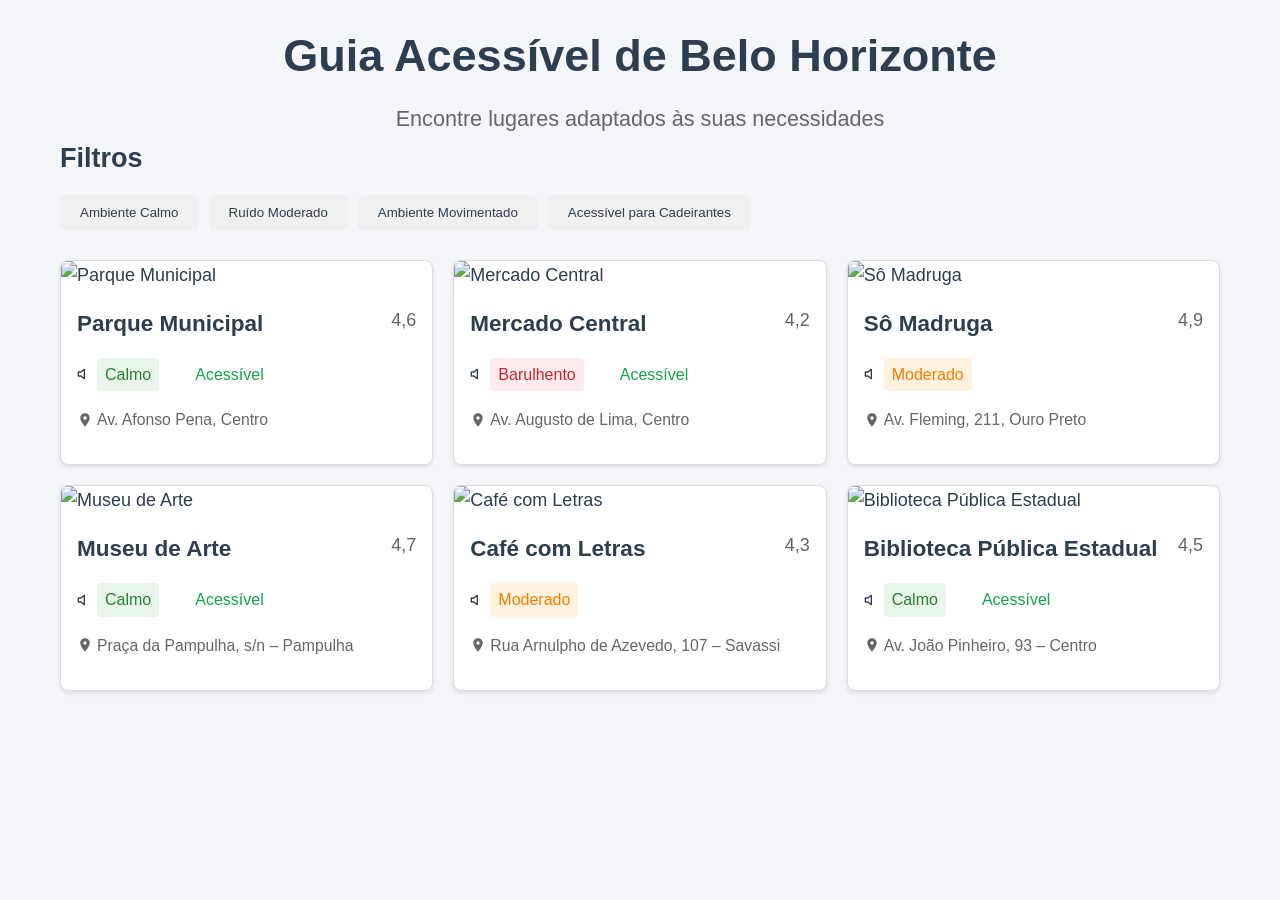
==== index.html @ 69278db8 "Auto-generated commit" ====
<!DOCTYPE html>
<html lang="en" data-beasties-container>
  <head><link rel="preconnect" href="https://fonts.gstatic.com" crossorigin>
    <title>My app</title>
    <meta charset="UTF-8">
    <base href="https://brayanvaladares.github.io/IncluiBH/">
    <style>@font-face{font-family:'Inter';font-style:italic;font-weight:100 900;font-display:swap;src:url(https://fonts.gstatic.com/s/inter/v19/UcCm3FwrK3iLTcvnUwkT9nA2.woff2) format('woff2');unicode-range:U+0460-052F, U+1C80-1C8A, U+20B4, U+2DE0-2DFF, U+A640-A69F, U+FE2E-FE2F;}@font-face{font-family:'Inter';font-style:italic;font-weight:100 900;font-display:swap;src:url(https://fonts.gstatic.com/s/inter/v19/UcCm3FwrK3iLTcvnUwAT9nA2.woff2) format('woff2');unicode-range:U+0301, U+0400-045F, U+0490-0491, U+04B0-04B1, U+2116;}@font-face{font-family:'Inter';font-style:italic;font-weight:100 900;font-display:swap;src:url(https://fonts.gstatic.com/s/inter/v19/UcCm3FwrK3iLTcvnUwgT9nA2.woff2) format('woff2');unicode-range:U+1F00-1FFF;}@font-face{font-family:'Inter';font-style:italic;font-weight:100 900;font-display:swap;src:url(https://fonts.gstatic.com/s/inter/v19/UcCm3FwrK3iLTcvnUwcT9nA2.woff2) format('woff2');unicode-range:U+0370-0377, U+037A-037F, U+0384-038A, U+038C, U+038E-03A1, U+03A3-03FF;}@font-face{font-family:'Inter';font-style:italic;font-weight:100 900;font-display:swap;src:url(https://fonts.gstatic.com/s/inter/v19/UcCm3FwrK3iLTcvnUwsT9nA2.woff2) format('woff2');unicode-range:U+0102-0103, U+0110-0111, U+0128-0129, U+0168-0169, U+01A0-01A1, U+01AF-01B0, U+0300-0301, U+0303-0304, U+0308-0309, U+0323, U+0329, U+1EA0-1EF9, U+20AB;}@font-face{font-family:'Inter';font-style:italic;font-weight:100 900;font-display:swap;src:url(https://fonts.gstatic.com/s/inter/v19/UcCm3FwrK3iLTcvnUwoT9nA2.woff2) format('woff2');unicode-range:U+0100-02BA, U+02BD-02C5, U+02C7-02CC, U+02CE-02D7, U+02DD-02FF, U+0304, U+0308, U+0329, U+1D00-1DBF, U+1E00-1E9F, U+1EF2-1EFF, U+2020, U+20A0-20AB, U+20AD-20C0, U+2113, U+2C60-2C7F, U+A720-A7FF;}@font-face{font-family:'Inter';font-style:italic;font-weight:100 900;font-display:swap;src:url(https://fonts.gstatic.com/s/inter/v19/UcCm3FwrK3iLTcvnUwQT9g.woff2) format('woff2');unicode-range:U+0000-00FF, U+0131, U+0152-0153, U+02BB-02BC, U+02C6, U+02DA, U+02DC, U+0304, U+0308, U+0329, U+2000-206F, U+20AC, U+2122, U+2191, U+2193, U+2212, U+2215, U+FEFF, U+FFFD;}@font-face{font-family:'Inter';font-style:normal;font-weight:100 900;font-display:swap;src:url(https://fonts.gstatic.com/s/inter/v19/UcCo3FwrK3iLTcvvYwYL8g.woff2) format('woff2');unicode-range:U+0460-052F, U+1C80-1C8A, U+20B4, U+2DE0-2DFF, U+A640-A69F, U+FE2E-FE2F;}@font-face{font-family:'Inter';font-style:normal;font-weight:100 900;font-display:swap;src:url(https://fonts.gstatic.com/s/inter/v19/UcCo3FwrK3iLTcvmYwYL8g.woff2) format('woff2');unicode-range:U+0301, U+0400-045F, U+0490-0491, U+04B0-04B1, U+2116;}@font-face{font-family:'Inter';font-style:normal;font-weight:100 900;font-display:swap;src:url(https://fonts.gstatic.com/s/inter/v19/UcCo3FwrK3iLTcvuYwYL8g.woff2) format('woff2');unicode-range:U+1F00-1FFF;}@font-face{font-family:'Inter';font-style:normal;font-weight:100 900;font-display:swap;src:url(https://fonts.gstatic.com/s/inter/v19/UcCo3FwrK3iLTcvhYwYL8g.woff2) format('woff2');unicode-range:U+0370-0377, U+037A-037F, U+0384-038A, U+038C, U+038E-03A1, U+03A3-03FF;}@font-face{font-family:'Inter';font-style:normal;font-weight:100 900;font-display:swap;src:url(https://fonts.gstatic.com/s/inter/v19/UcCo3FwrK3iLTcvtYwYL8g.woff2) format('woff2');unicode-range:U+0102-0103, U+0110-0111, U+0128-0129, U+0168-0169, U+01A0-01A1, U+01AF-01B0, U+0300-0301, U+0303-0304, U+0308-0309, U+0323, U+0329, U+1EA0-1EF9, U+20AB;}@font-face{font-family:'Inter';font-style:normal;font-weight:100 900;font-display:swap;src:url(https://fonts.gstatic.com/s/inter/v19/UcCo3FwrK3iLTcvsYwYL8g.woff2) format('woff2');unicode-range:U+0100-02BA, U+02BD-02C5, U+02C7-02CC, U+02CE-02D7, U+02DD-02FF, U+0304, U+0308, U+0329, U+1D00-1DBF, U+1E00-1E9F, U+1EF2-1EFF, U+2020, U+20A0-20AB, U+20AD-20C0, U+2113, U+2C60-2C7F, U+A720-A7FF;}@font-face{font-family:'Inter';font-style:normal;font-weight:100 900;font-display:swap;src:url(https://fonts.gstatic.com/s/inter/v19/UcCo3FwrK3iLTcviYwY.woff2) format('woff2');unicode-range:U+0000-00FF, U+0131, U+0152-0153, U+02BB-02BC, U+02C6, U+02DA, U+02DC, U+0304, U+0308, U+0329, U+2000-206F, U+20AC, U+2122, U+2191, U+2193, U+2212, U+2215, U+FEFF, U+FFFD;}@font-face{font-family:'Inter Tight';font-style:italic;font-weight:100 900;font-display:swap;src:url(https://fonts.gstatic.com/s/intertight/v8/NGSyv5HMAFg6IuGlBNMjxLsCwadkRFe9.woff2) format('woff2');unicode-range:U+0460-052F, U+1C80-1C8A, U+20B4, U+2DE0-2DFF, U+A640-A69F, U+FE2E-FE2F;}@font-face{font-family:'Inter Tight';font-style:italic;font-weight:100 900;font-display:swap;src:url(https://fonts.gstatic.com/s/intertight/v8/NGSyv5HMAFg6IuGlBNMjxLsCwa5kRFe9.woff2) format('woff2');unicode-range:U+0301, U+0400-045F, U+0490-0491, U+04B0-04B1, U+2116;}@font-face{font-family:'Inter Tight';font-style:italic;font-weight:100 900;font-display:swap;src:url(https://fonts.gstatic.com/s/intertight/v8/NGSyv5HMAFg6IuGlBNMjxLsCwaZkRFe9.woff2) format('woff2');unicode-range:U+1F00-1FFF;}@font-face{font-family:'Inter Tight';font-style:italic;font-weight:100 900;font-display:swap;src:url(https://fonts.gstatic.com/s/intertight/v8/NGSyv5HMAFg6IuGlBNMjxLsCwalkRFe9.woff2) format('woff2');unicode-range:U+0370-0377, U+037A-037F, U+0384-038A, U+038C, U+038E-03A1, U+03A3-03FF;}@font-face{font-family:'Inter Tight';font-style:italic;font-weight:100 900;font-display:swap;src:url(https://fonts.gstatic.com/s/intertight/v8/NGSyv5HMAFg6IuGlBNMjxLsCwaVkRFe9.woff2) format('woff2');unicode-range:U+0102-0103, U+0110-0111, U+0128-0129, U+0168-0169, U+01A0-01A1, U+01AF-01B0, U+0300-0301, U+0303-0304, U+0308-0309, U+0323, U+0329, U+1EA0-1EF9, U+20AB;}@font-face{font-family:'Inter Tight';font-style:italic;font-weight:100 900;font-display:swap;src:url(https://fonts.gstatic.com/s/intertight/v8/NGSyv5HMAFg6IuGlBNMjxLsCwaRkRFe9.woff2) format('woff2');unicode-range:U+0100-02BA, U+02BD-02C5, U+02C7-02CC, U+02CE-02D7, U+02DD-02FF, U+0304, U+0308, U+0329, U+1D00-1DBF, U+1E00-1E9F, U+1EF2-1EFF, U+2020, U+20A0-20AB, U+20AD-20C0, U+2113, U+2C60-2C7F, U+A720-A7FF;}@font-face{font-family:'Inter Tight';font-style:italic;font-weight:100 900;font-display:swap;src:url(https://fonts.gstatic.com/s/intertight/v8/NGSyv5HMAFg6IuGlBNMjxLsCwapkRA.woff2) format('woff2');unicode-range:U+0000-00FF, U+0131, U+0152-0153, U+02BB-02BC, U+02C6, U+02DA, U+02DC, U+0304, U+0308, U+0329, U+2000-206F, U+20AC, U+2122, U+2191, U+2193, U+2212, U+2215, U+FEFF, U+FFFD;}@font-face{font-family:'Inter Tight';font-style:normal;font-weight:100 900;font-display:swap;src:url(https://fonts.gstatic.com/s/intertight/v8/NGSwv5HMAFg6IuGlBNMjxLsK8ah8QA.woff2) format('woff2');unicode-range:U+0460-052F, U+1C80-1C8A, U+20B4, U+2DE0-2DFF, U+A640-A69F, U+FE2E-FE2F;}@font-face{font-family:'Inter Tight';font-style:normal;font-weight:100 900;font-display:swap;src:url(https://fonts.gstatic.com/s/intertight/v8/NGSwv5HMAFg6IuGlBNMjxLsD8ah8QA.woff2) format('woff2');unicode-range:U+0301, U+0400-045F, U+0490-0491, U+04B0-04B1, U+2116;}@font-face{font-family:'Inter Tight';font-style:normal;font-weight:100 900;font-display:swap;src:url(https://fonts.gstatic.com/s/intertight/v8/NGSwv5HMAFg6IuGlBNMjxLsL8ah8QA.woff2) format('woff2');unicode-range:U+1F00-1FFF;}@font-face{font-family:'Inter Tight';font-style:normal;font-weight:100 900;font-display:swap;src:url(https://fonts.gstatic.com/s/intertight/v8/NGSwv5HMAFg6IuGlBNMjxLsE8ah8QA.woff2) format('woff2');unicode-range:U+0370-0377, U+037A-037F, U+0384-038A, U+038C, U+038E-03A1, U+03A3-03FF;}@font-face{font-family:'Inter Tight';font-style:normal;font-weight:100 900;font-display:swap;src:url(https://fonts.gstatic.com/s/intertight/v8/NGSwv5HMAFg6IuGlBNMjxLsI8ah8QA.woff2) format('woff2');unicode-range:U+0102-0103, U+0110-0111, U+0128-0129, U+0168-0169, U+01A0-01A1, U+01AF-01B0, U+0300-0301, U+0303-0304, U+0308-0309, U+0323, U+0329, U+1EA0-1EF9, U+20AB;}@font-face{font-family:'Inter Tight';font-style:normal;font-weight:100 900;font-display:swap;src:url(https://fonts.gstatic.com/s/intertight/v8/NGSwv5HMAFg6IuGlBNMjxLsJ8ah8QA.woff2) format('woff2');unicode-range:U+0100-02BA, U+02BD-02C5, U+02C7-02CC, U+02CE-02D7, U+02DD-02FF, U+0304, U+0308, U+0329, U+1D00-1DBF, U+1E00-1E9F, U+1EF2-1EFF, U+2020, U+20A0-20AB, U+20AD-20C0, U+2113, U+2C60-2C7F, U+A720-A7FF;}@font-face{font-family:'Inter Tight';font-style:normal;font-weight:100 900;font-display:swap;src:url(https://fonts.gstatic.com/s/intertight/v8/NGSwv5HMAFg6IuGlBNMjxLsH8ag.woff2) format('woff2');unicode-range:U+0000-00FF, U+0131, U+0152-0153, U+02BB-02BC, U+02C6, U+02DA, U+02DC, U+0304, U+0308, U+0329, U+2000-206F, U+20AC, U+2122, U+2191, U+2193, U+2212, U+2215, U+FEFF, U+FFFD;}@font-face{font-family:'Lato';font-style:italic;font-weight:100;font-display:swap;src:url(https://fonts.gstatic.com/s/lato/v24/S6u-w4BMUTPHjxsIPx-mPCLQ7A.woff2) format('woff2');unicode-range:U+0100-02BA, U+02BD-02C5, U+02C7-02CC, U+02CE-02D7, U+02DD-02FF, U+0304, U+0308, U+0329, U+1D00-1DBF, U+1E00-1E9F, U+1EF2-1EFF, U+2020, U+20A0-20AB, U+20AD-20C0, U+2113, U+2C60-2C7F, U+A720-A7FF;}@font-face{font-family:'Lato';font-style:italic;font-weight:100;font-display:swap;src:url(https://fonts.gstatic.com/s/lato/v24/S6u-w4BMUTPHjxsIPx-oPCI.woff2) format('woff2');unicode-range:U+0000-00FF, U+0131, U+0152-0153, U+02BB-02BC, U+02C6, U+02DA, U+02DC, U+0304, U+0308, U+0329, U+2000-206F, U+20AC, U+2122, U+2191, U+2193, U+2212, U+2215, U+FEFF, U+FFFD;}@font-face{font-family:'Lato';font-style:italic;font-weight:300;font-display:swap;src:url(https://fonts.gstatic.com/s/lato/v24/S6u_w4BMUTPHjxsI9w2_FQft1dw.woff2) format('woff2');unicode-range:U+0100-02BA, U+02BD-02C5, U+02C7-02CC, U+02CE-02D7, U+02DD-02FF, U+0304, U+0308, U+0329, U+1D00-1DBF, U+1E00-1E9F, U+1EF2-1EFF, U+2020, U+20A0-20AB, U+20AD-20C0, U+2113, U+2C60-2C7F, U+A720-A7FF;}@font-face{font-family:'Lato';font-style:italic;font-weight:300;font-display:swap;src:url(https://fonts.gstatic.com/s/lato/v24/S6u_w4BMUTPHjxsI9w2_Gwft.woff2) format('woff2');unicode-range:U+0000-00FF, U+0131, U+0152-0153, U+02BB-02BC, U+02C6, U+02DA, U+02DC, U+0304, U+0308, U+0329, U+2000-206F, U+20AC, U+2122, U+2191, U+2193, U+2212, U+2215, U+FEFF, U+FFFD;}@font-face{font-family:'Lato';font-style:italic;font-weight:400;font-display:swap;src:url(https://fonts.gstatic.com/s/lato/v24/S6u8w4BMUTPHjxsAUi-qJCY.woff2) format('woff2');unicode-range:U+0100-02BA, U+02BD-02C5, U+02C7-02CC, U+02CE-02D7, U+02DD-02FF, U+0304, U+0308, U+0329, U+1D00-1DBF, U+1E00-1E9F, U+1EF2-1EFF, U+2020, U+20A0-20AB, U+20AD-20C0, U+2113, U+2C60-2C7F, U+A720-A7FF;}@font-face{font-family:'Lato';font-style:italic;font-weight:400;font-display:swap;src:url(https://fonts.gstatic.com/s/lato/v24/S6u8w4BMUTPHjxsAXC-q.woff2) format('woff2');unicode-range:U+0000-00FF, U+0131, U+0152-0153, U+02BB-02BC, U+02C6, U+02DA, U+02DC, U+0304, U+0308, U+0329, U+2000-206F, U+20AC, U+2122, U+2191, U+2193, U+2212, U+2215, U+FEFF, U+FFFD;}@font-face{font-family:'Lato';font-style:italic;font-weight:700;font-display:swap;src:url(https://fonts.gstatic.com/s/lato/v24/S6u_w4BMUTPHjxsI5wq_FQft1dw.woff2) format('woff2');unicode-range:U+0100-02BA, U+02BD-02C5, U+02C7-02CC, U+02CE-02D7, U+02DD-02FF, U+0304, U+0308, U+0329, U+1D00-1DBF, U+1E00-1E9F, U+1EF2-1EFF, U+2020, U+20A0-20AB, U+20AD-20C0, U+2113, U+2C60-2C7F, U+A720-A7FF;}@font-face{font-family:'Lato';font-style:italic;font-weight:700;font-display:swap;src:url(https://fonts.gstatic.com/s/lato/v24/S6u_w4BMUTPHjxsI5wq_Gwft.woff2) format('woff2');unicode-range:U+0000-00FF, U+0131, U+0152-0153, U+02BB-02BC, U+02C6, U+02DA, U+02DC, U+0304, U+0308, U+0329, U+2000-206F, U+20AC, U+2122, U+2191, U+2193, U+2212, U+2215, U+FEFF, U+FFFD;}@font-face{font-family:'Lato';font-style:italic;font-weight:900;font-display:swap;src:url(https://fonts.gstatic.com/s/lato/v24/S6u_w4BMUTPHjxsI3wi_FQft1dw.woff2) format('woff2');unicode-range:U+0100-02BA, U+02BD-02C5, U+02C7-02CC, U+02CE-02D7, U+02DD-02FF, U+0304, U+0308, U+0329, U+1D00-1DBF, U+1E00-1E9F, U+1EF2-1EFF, U+2020, U+20A0-20AB, U+20AD-20C0, U+2113, U+2C60-2C7F, U+A720-A7FF;}@font-face{font-family:'Lato';font-style:italic;font-weight:900;font-display:swap;src:url(https://fonts.gstatic.com/s/lato/v24/S6u_w4BMUTPHjxsI3wi_Gwft.woff2) format('woff2');unicode-range:U+0000-00FF, U+0131, U+0152-0153, U+02BB-02BC, U+02C6, U+02DA, U+02DC, U+0304, U+0308, U+0329, U+2000-206F, U+20AC, U+2122, U+2191, U+2193, U+2212, U+2215, U+FEFF, U+FFFD;}@font-face{font-family:'Lato';font-style:normal;font-weight:100;font-display:swap;src:url(https://fonts.gstatic.com/s/lato/v24/S6u8w4BMUTPHh30AUi-qJCY.woff2) format('woff2');unicode-range:U+0100-02BA, U+02BD-02C5, U+02C7-02CC, U+02CE-02D7, U+02DD-02FF, U+0304, U+0308, U+0329, U+1D00-1DBF, U+1E00-1E9F, U+1EF2-1EFF, U+2020, U+20A0-20AB, U+20AD-20C0, U+2113, U+2C60-2C7F, U+A720-A7FF;}@font-face{font-family:'Lato';font-style:normal;font-weight:100;font-display:swap;src:url(https://fonts.gstatic.com/s/lato/v24/S6u8w4BMUTPHh30AXC-q.woff2) format('woff2');unicode-range:U+0000-00FF, U+0131, U+0152-0153, U+02BB-02BC, U+02C6, U+02DA, U+02DC, U+0304, U+0308, U+0329, U+2000-206F, U+20AC, U+2122, U+2191, U+2193, U+2212, U+2215, U+FEFF, U+FFFD;}@font-face{font-family:'Lato';font-style:normal;font-weight:300;font-display:swap;src:url(https://fonts.gstatic.com/s/lato/v24/S6u9w4BMUTPHh7USSwaPGR_p.woff2) format('woff2');unicode-range:U+0100-02BA, U+02BD-02C5, U+02C7-02CC, U+02CE-02D7, U+02DD-02FF, U+0304, U+0308, U+0329, U+1D00-1DBF, U+1E00-1E9F, U+1EF2-1EFF, U+2020, U+20A0-20AB, U+20AD-20C0, U+2113, U+2C60-2C7F, U+A720-A7FF;}@font-face{font-family:'Lato';font-style:normal;font-weight:300;font-display:swap;src:url(https://fonts.gstatic.com/s/lato/v24/S6u9w4BMUTPHh7USSwiPGQ.woff2) format('woff2');unicode-range:U+0000-00FF, U+0131, U+0152-0153, U+02BB-02BC, U+02C6, U+02DA, U+02DC, U+0304, U+0308, U+0329, U+2000-206F, U+20AC, U+2122, U+2191, U+2193, U+2212, U+2215, U+FEFF, U+FFFD;}@font-face{font-family:'Lato';font-style:normal;font-weight:400;font-display:swap;src:url(https://fonts.gstatic.com/s/lato/v24/S6uyw4BMUTPHjxAwXjeu.woff2) format('woff2');unicode-range:U+0100-02BA, U+02BD-02C5, U+02C7-02CC, U+02CE-02D7, U+02DD-02FF, U+0304, U+0308, U+0329, U+1D00-1DBF, U+1E00-1E9F, U+1EF2-1EFF, U+2020, U+20A0-20AB, U+20AD-20C0, U+2113, U+2C60-2C7F, U+A720-A7FF;}@font-face{font-family:'Lato';font-style:normal;font-weight:400;font-display:swap;src:url(https://fonts.gstatic.com/s/lato/v24/S6uyw4BMUTPHjx4wXg.woff2) format('woff2');unicode-range:U+0000-00FF, U+0131, U+0152-0153, U+02BB-02BC, U+02C6, U+02DA, U+02DC, U+0304, U+0308, U+0329, U+2000-206F, U+20AC, U+2122, U+2191, U+2193, U+2212, U+2215, U+FEFF, U+FFFD;}@font-face{font-family:'Lato';font-style:normal;font-weight:700;font-display:swap;src:url(https://fonts.gstatic.com/s/lato/v24/S6u9w4BMUTPHh6UVSwaPGR_p.woff2) format('woff2');unicode-range:U+0100-02BA, U+02BD-02C5, U+02C7-02CC, U+02CE-02D7, U+02DD-02FF, U+0304, U+0308, U+0329, U+1D00-1DBF, U+1E00-1E9F, U+1EF2-1EFF, U+2020, U+20A0-20AB, U+20AD-20C0, U+2113, U+2C60-2C7F, U+A720-A7FF;}@font-face{font-family:'Lato';font-style:normal;font-weight:700;font-display:swap;src:url(https://fonts.gstatic.com/s/lato/v24/S6u9w4BMUTPHh6UVSwiPGQ.woff2) format('woff2');unicode-range:U+0000-00FF, U+0131, U+0152-0153, U+02BB-02BC, U+02C6, U+02DA, U+02DC, U+0304, U+0308, U+0329, U+2000-206F, U+20AC, U+2122, U+2191, U+2193, U+2212, U+2215, U+FEFF, U+FFFD;}@font-face{font-family:'Lato';font-style:normal;font-weight:900;font-display:swap;src:url(https://fonts.gstatic.com/s/lato/v24/S6u9w4BMUTPHh50XSwaPGR_p.woff2) format('woff2');unicode-range:U+0100-02BA, U+02BD-02C5, U+02C7-02CC, U+02CE-02D7, U+02DD-02FF, U+0304, U+0308, U+0329, U+1D00-1DBF, U+1E00-1E9F, U+1EF2-1EFF, U+2020, U+20A0-20AB, U+20AD-20C0, U+2113, U+2C60-2C7F, U+A720-A7FF;}@font-face{font-family:'Lato';font-style:normal;font-weight:900;font-display:swap;src:url(https://fonts.gstatic.com/s/lato/v24/S6u9w4BMUTPHh50XSwiPGQ.woff2) format('woff2');unicode-range:U+0000-00FF, U+0131, U+0152-0153, U+02BB-02BC, U+02C6, U+02DA, U+02DC, U+0304, U+0308, U+0329, U+2000-206F, U+20AC, U+2122, U+2191, U+2193, U+2212, U+2215, U+FEFF, U+FFFD;}@font-face{font-family:'Montserrat';font-style:italic;font-weight:100 900;font-display:swap;src:url(https://fonts.gstatic.com/s/montserrat/v30/JTUQjIg1_i6t8kCHKm459WxRxC7mw9c.woff2) format('woff2');unicode-range:U+0460-052F, U+1C80-1C8A, U+20B4, U+2DE0-2DFF, U+A640-A69F, U+FE2E-FE2F;}@font-face{font-family:'Montserrat';font-style:italic;font-weight:100 900;font-display:swap;src:url(https://fonts.gstatic.com/s/montserrat/v30/JTUQjIg1_i6t8kCHKm459WxRzS7mw9c.woff2) format('woff2');unicode-range:U+0301, U+0400-045F, U+0490-0491, U+04B0-04B1, U+2116;}@font-face{font-family:'Montserrat';font-style:italic;font-weight:100 900;font-display:swap;src:url(https://fonts.gstatic.com/s/montserrat/v30/JTUQjIg1_i6t8kCHKm459WxRxi7mw9c.woff2) format('woff2');unicode-range:U+0102-0103, U+0110-0111, U+0128-0129, U+0168-0169, U+01A0-01A1, U+01AF-01B0, U+0300-0301, U+0303-0304, U+0308-0309, U+0323, U+0329, U+1EA0-1EF9, U+20AB;}@font-face{font-family:'Montserrat';font-style:italic;font-weight:100 900;font-display:swap;src:url(https://fonts.gstatic.com/s/montserrat/v30/JTUQjIg1_i6t8kCHKm459WxRxy7mw9c.woff2) format('woff2');unicode-range:U+0100-02BA, U+02BD-02C5, U+02C7-02CC, U+02CE-02D7, U+02DD-02FF, U+0304, U+0308, U+0329, U+1D00-1DBF, U+1E00-1E9F, U+1EF2-1EFF, U+2020, U+20A0-20AB, U+20AD-20C0, U+2113, U+2C60-2C7F, U+A720-A7FF;}@font-face{font-family:'Montserrat';font-style:italic;font-weight:100 900;font-display:swap;src:url(https://fonts.gstatic.com/s/montserrat/v30/JTUQjIg1_i6t8kCHKm459WxRyS7m.woff2) format('woff2');unicode-range:U+0000-00FF, U+0131, U+0152-0153, U+02BB-02BC, U+02C6, U+02DA, U+02DC, U+0304, U+0308, U+0329, U+2000-206F, U+20AC, U+2122, U+2191, U+2193, U+2212, U+2215, U+FEFF, U+FFFD;}@font-face{font-family:'Montserrat';font-style:normal;font-weight:100 900;font-display:swap;src:url(https://fonts.gstatic.com/s/montserrat/v30/JTUSjIg1_i6t8kCHKm459WRhyzbi.woff2) format('woff2');unicode-range:U+0460-052F, U+1C80-1C8A, U+20B4, U+2DE0-2DFF, U+A640-A69F, U+FE2E-FE2F;}@font-face{font-family:'Montserrat';font-style:normal;font-weight:100 900;font-display:swap;src:url(https://fonts.gstatic.com/s/montserrat/v30/JTUSjIg1_i6t8kCHKm459W1hyzbi.woff2) format('woff2');unicode-range:U+0301, U+0400-045F, U+0490-0491, U+04B0-04B1, U+2116;}@font-face{font-family:'Montserrat';font-style:normal;font-weight:100 900;font-display:swap;src:url(https://fonts.gstatic.com/s/montserrat/v30/JTUSjIg1_i6t8kCHKm459WZhyzbi.woff2) format('woff2');unicode-range:U+0102-0103, U+0110-0111, U+0128-0129, U+0168-0169, U+01A0-01A1, U+01AF-01B0, U+0300-0301, U+0303-0304, U+0308-0309, U+0323, U+0329, U+1EA0-1EF9, U+20AB;}@font-face{font-family:'Montserrat';font-style:normal;font-weight:100 900;font-display:swap;src:url(https://fonts.gstatic.com/s/montserrat/v30/JTUSjIg1_i6t8kCHKm459Wdhyzbi.woff2) format('woff2');unicode-range:U+0100-02BA, U+02BD-02C5, U+02C7-02CC, U+02CE-02D7, U+02DD-02FF, U+0304, U+0308, U+0329, U+1D00-1DBF, U+1E00-1E9F, U+1EF2-1EFF, U+2020, U+20A0-20AB, U+20AD-20C0, U+2113, U+2C60-2C7F, U+A720-A7FF;}@font-face{font-family:'Montserrat';font-style:normal;font-weight:100 900;font-display:swap;src:url(https://fonts.gstatic.com/s/montserrat/v30/JTUSjIg1_i6t8kCHKm459Wlhyw.woff2) format('woff2');unicode-range:U+0000-00FF, U+0131, U+0152-0153, U+02BB-02BC, U+02C6, U+02DA, U+02DC, U+0304, U+0308, U+0329, U+2000-206F, U+20AC, U+2122, U+2191, U+2193, U+2212, U+2215, U+FEFF, U+FFFD;}</style>
    <script src="https://kit.fontawesome.com/3c7a788c79.js" crossorigin="anonymous"></script>
  <style>*{margin:0;padding:0;box-sizing:border-box}body{font-family:Segoe UI,Tahoma,Geneva,Verdana,sans-serif;line-height:1.6;background-color:#f5f6fa;color:#2c3e50}html{font-size:16px}@media (min-width: 1200px){html{font-size:18px}}@media (prefers-contrast: high){body{background:#fff;color:#000}}</style><link rel="stylesheet" href="styles-DR6NIVJU.css" media="print" onload="this.media='all'"><noscript><link rel="stylesheet" href="styles-DR6NIVJU.css"></noscript></head>
  <body>
    <app-root>Loading...</app-root>
  <script src="polyfills-FFHMD2TL.js" type="module"></script><script src="main-46MUT6S4.js" type="module"></script></body>
</html>
---- styles-DR6NIVJU.css ----
*{margin:0;padding:0;box-sizing:border-box}body{font-family:Segoe UI,Tahoma,Geneva,Verdana,sans-serif;line-height:1.6;background-color:#f5f6fa;color:#2c3e50}:focus{outline:3px solid #3498db;outline-offset:2px}button,a{color:#2c3e50}html{font-size:16px}@media (min-width: 1200px){html{font-size:18px}}@media (prefers-contrast: high){body{background:#fff;color:#000}button,a{color:#000;border:2px solid black}}
---- styles-DR6NIVJU.css ----
*{margin:0;padding:0;box-sizing:border-box}body{font-family:Segoe UI,Tahoma,Geneva,Verdana,sans-serif;line-height:1.6;background-color:#f5f6fa;color:#2c3e50}:focus{outline:3px solid #3498db;outline-offset:2px}button,a{color:#2c3e50}html{font-size:16px}@media (min-width: 1200px){html{font-size:18px}}@media (prefers-contrast: high){body{background:#fff;color:#000}button,a{color:#000;border:2px solid black}}
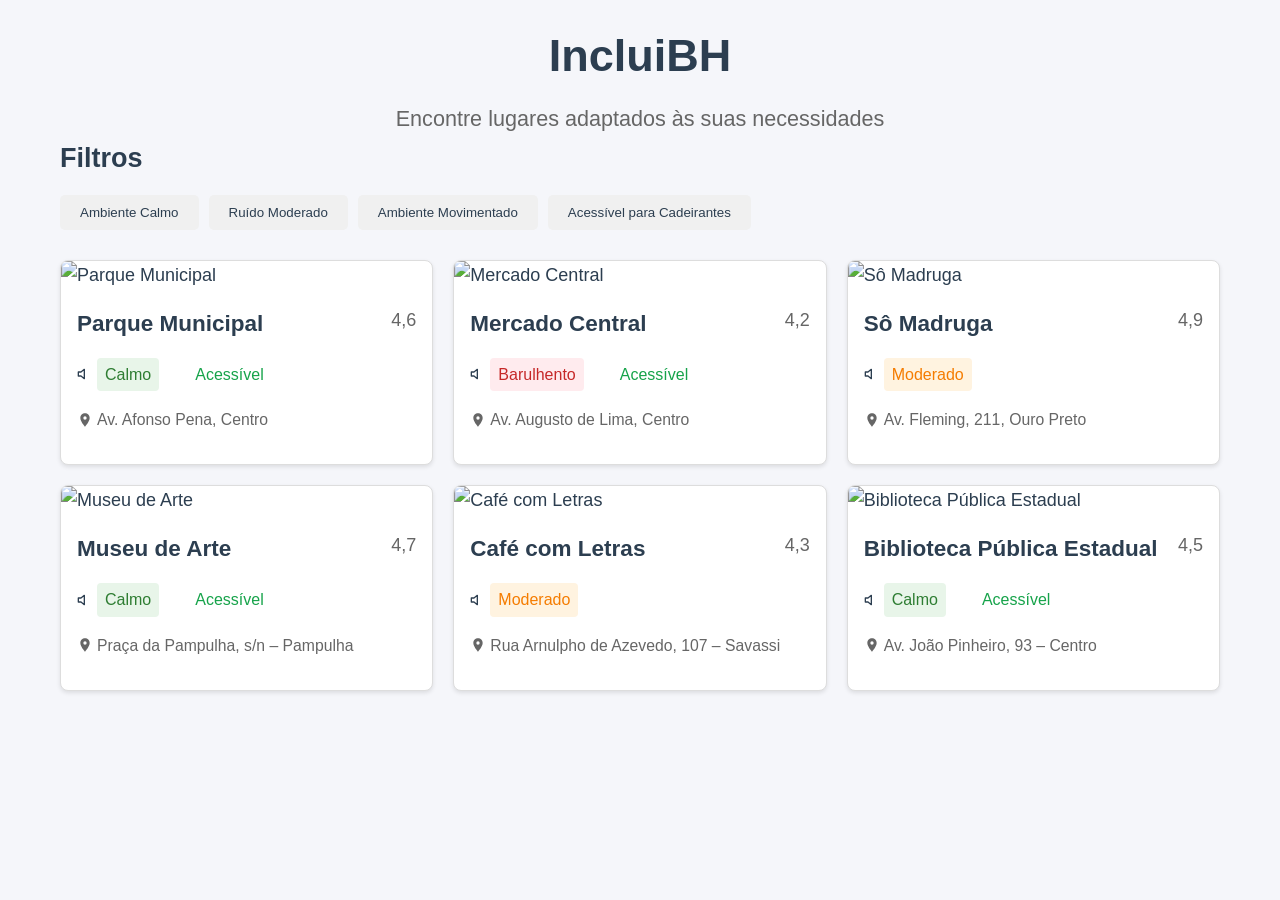
==== commit cc9ec6b0: "Auto-generated commit" ====
--- a/index.html
+++ b/index.html
@@ -9,5 +9,5 @@
   <style>*{margin:0;padding:0;box-sizing:border-box}body{font-family:Segoe UI,Tahoma,Geneva,Verdana,sans-serif;line-height:1.6;background-color:#f5f6fa;color:#2c3e50}html{font-size:16px}@media (min-width: 1200px){html{font-size:18px}}@media (prefers-contrast: high){body{background:#fff;color:#000}}</style><link rel="stylesheet" href="styles-DR6NIVJU.css" media="print" onload="this.media='all'"><noscript><link rel="stylesheet" href="styles-DR6NIVJU.css"></noscript></head>
   <body>
     <app-root>Loading...</app-root>
-  <script src="polyfills-FFHMD2TL.js" type="module"></script><script src="main-46MUT6S4.js" type="module"></script></body>
+  <script src="polyfills-FFHMD2TL.js" type="module"></script><script src="main-IIDERHBW.js" type="module"></script></body>
 </html>
